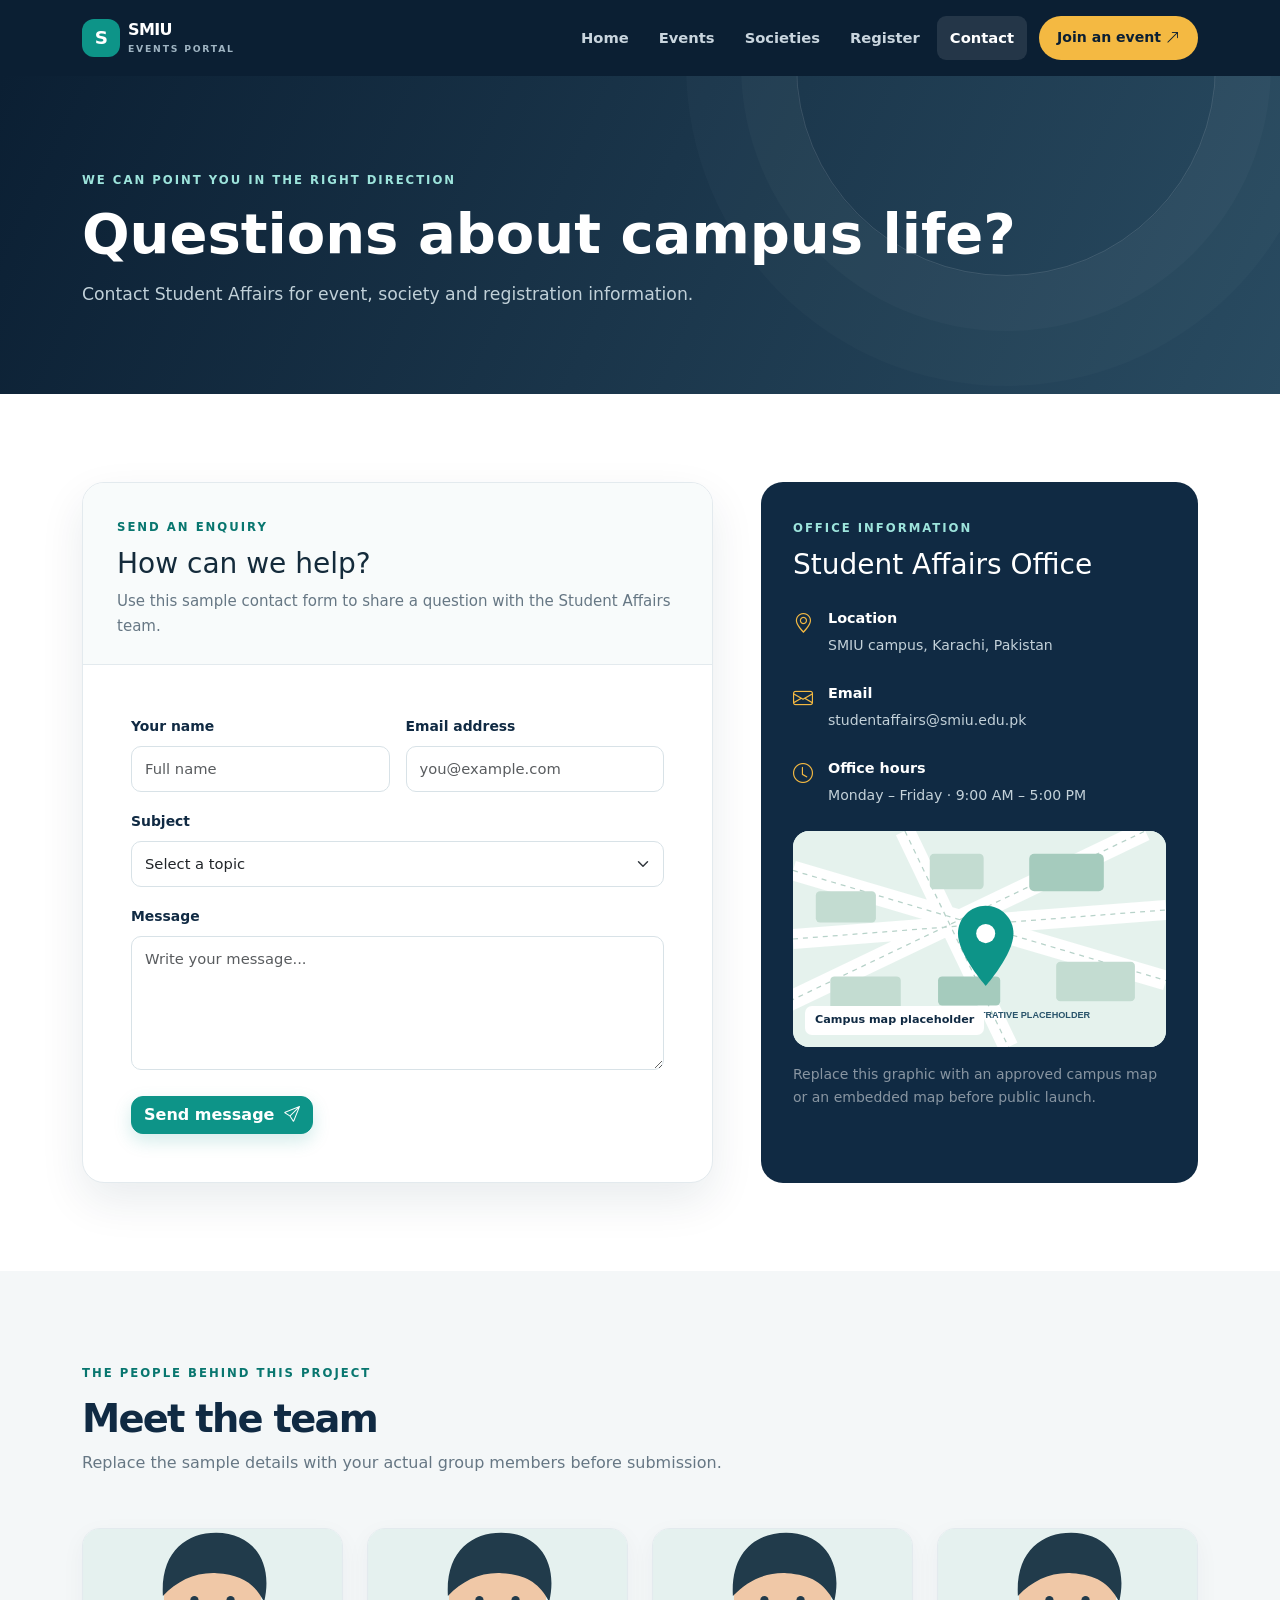
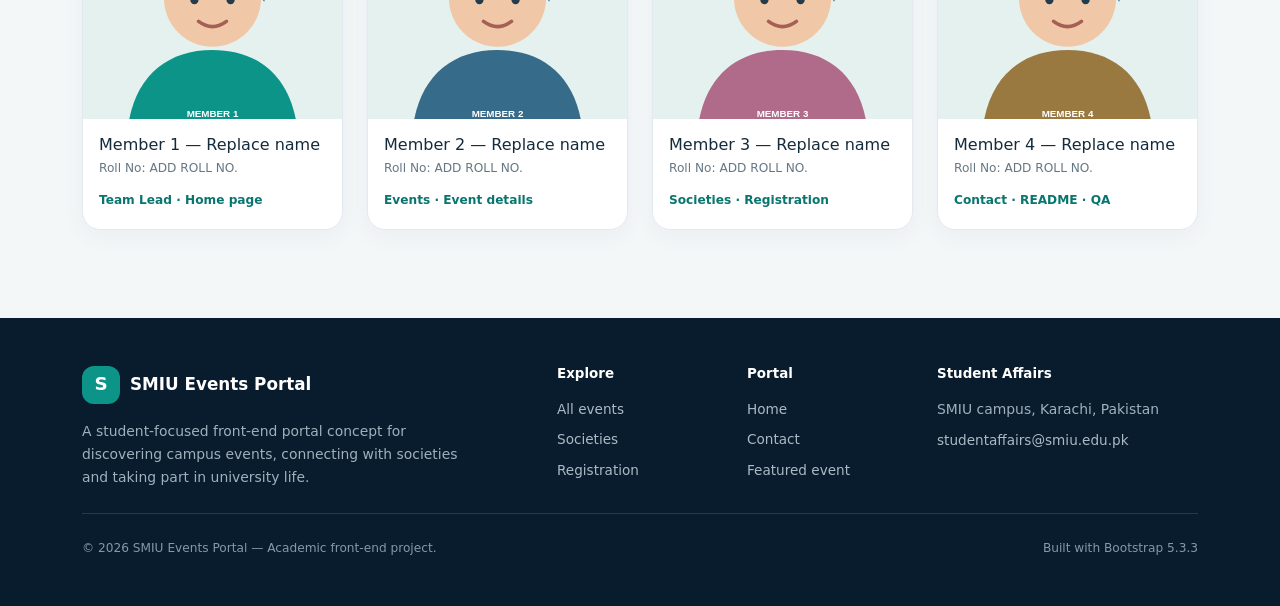
==== contact.html @ 7522c199 "Build contact page and contact form Build contact page and contact form" ====
<!doctype html>
<html lang="en">
<head>
  <meta charset="utf-8">
  <meta name="viewport" content="width=device-width, initial-scale=1">
  <meta name="description" content="Contact the SMIU Student Affairs Office and view the student project team.">
  <meta name="theme-color" content="#102a43">
  <title>Contact Student Affairs | SMIU Events Portal</title>
  <link rel="preconnect" href="https://cdn.jsdelivr.net" crossorigin>
  <link href="https://cdn.jsdelivr.net/npm/bootstrap@5.3.3/dist/css/bootstrap.min.css" rel="stylesheet" integrity="sha384-QWTKZyjpPEjISv5WaRU9OFeRpok6YctnYmDr5pNlyT2bRjXh0JMhjY6hW+ALEwIH" crossorigin="anonymous">
  <link href="https://cdn.jsdelivr.net/npm/bootstrap-icons@1.11.3/font/bootstrap-icons.min.css" rel="stylesheet">
  <link href="css/style.css" rel="stylesheet">
</head>
<body>
<header>
  <nav class="navbar navbar-expand-lg navbar-dark portal-navbar">
    <div class="container">
      <a class="navbar-brand d-flex align-items-center gap-2" href="index.html" aria-label="SMIU Events Portal home">
        <span class="brand-mark">S</span>
        <span class="brand-copy">SMIU <span>EVENTS PORTAL</span></span>
      </a>
      <button class="navbar-toggler" type="button" data-bs-toggle="collapse" data-bs-target="#mainNavigation" aria-controls="mainNavigation" aria-expanded="false" aria-label="Toggle navigation">
        <span class="navbar-toggler-icon"></span>
      </button>
      <div class="collapse navbar-collapse" id="mainNavigation">
        <ul class="navbar-nav ms-auto align-items-lg-center gap-lg-1">
          <li class="nav-item"><a class="nav-link" href="index.html">Home</a></li>
          <li class="nav-item"><a class="nav-link" href="events.html">Events</a></li>
          <li class="nav-item"><a class="nav-link" href="societies.html">Societies</a></li>
          <li class="nav-item"><a class="nav-link" href="register.html">Register</a></li>
          <li class="nav-item"><a class="nav-link active" href="contact.html" aria-current="page">Contact</a></li>
          <li class="nav-item ms-lg-2"><a class="btn btn-nav-cta" href="register.html">Join an event <i class="bi bi-arrow-up-right" aria-hidden="true"></i></a></li>
        </ul>
      </div>
    </div>
  </nav>
</header>
<main>
<section class="page-hero page-hero-contact"><div class="container"><span class="eyebrow eyebrow-light">We can point you in the right direction</span><h1 class="display-4 fw-bold text-white mt-2">Questions about campus life?</h1><p class="page-hero-copy">Contact Student Affairs for event, society and registration information.</p></div></section>
<section class="section-pad"><div class="container"><div class="row g-5"><div class="col-lg-7"><div class="form-shell"><div class="form-shell-heading"><span class="eyebrow">Send an enquiry</span><h2 class="h3 mt-2">How can we help?</h2><p class="body-copy mb-0">Use this sample contact form to share a question with the Student Affairs team.</p></div><form class="p-4 p-lg-5" data-demo-form><div class="row g-3"><div class="col-md-6"><label for="contactName" class="form-label">Your name</label><input class="form-control" id="contactName" name="name" type="text" placeholder="Full name" required></div><div class="col-md-6"><label for="contactEmail" class="form-label">Email address</label><input class="form-control" id="contactEmail" name="email" type="email" placeholder="you@example.com" required></div><div class="col-12"><label for="contactSubject" class="form-label">Subject</label><select class="form-select" id="contactSubject" name="subject" required><option value="" selected disabled>Select a topic</option><option>Event information</option><option>Society membership</option><option>Registration support</option><option>Other enquiry</option></select></div><div class="col-12"><label for="contactMessage" class="form-label">Message</label><textarea class="form-control" id="contactMessage" name="message" rows="5" placeholder="Write your message..." required></textarea></div><div class="col-12"><div class="form-feedback" aria-live="polite"></div><button type="submit" class="btn btn-primary">Send message <i class="bi bi-send ms-1" aria-hidden="true"></i></button></div></div></form></div></div>
<div class="col-lg-5"><div class="contact-info-panel"><span class="eyebrow eyebrow-light">Office information</span><h2 class="h3 text-white mt-2">Student Affairs Office</h2><div class="contact-detail"><i class="bi bi-geo-alt" aria-hidden="true"></i><div><strong>Location</strong><span>SMIU campus, Karachi, Pakistan</span></div></div><div class="contact-detail"><i class="bi bi-envelope" aria-hidden="true"></i><div><strong>Email</strong><a href="mailto:studentaffairs@smiu.edu.pk">studentaffairs@smiu.edu.pk</a></div></div><div class="contact-detail"><i class="bi bi-clock" aria-hidden="true"></i><div><strong>Office hours</strong><span>Monday – Friday · 9:00 AM – 5:00 PM</span></div></div><div class="map-placeholder mt-4"><img src="images/campus-map.svg" alt="Illustrated map placeholder showing a route marker for the SMIU campus"><span>Campus map placeholder</span></div><p class="small text-white-50 mt-3 mb-0">Replace this graphic with an approved campus map or an embedded map before public launch.</p></div></div></div></div></section>
<section class="section-pad bg-soft"><div class="container"><div class="section-heading"><span class="eyebrow">The people behind this project</span><h2 class="section-title">Meet the team</h2><p class="section-subtitle">Replace the sample details with your actual group members before submission.</p></div><div class="row g-4 mt-2">
<div class="col-sm-6 col-lg-3"><article class="team-card h-100"><img src="images/team-1.svg" alt="Illustrated profile placeholder for group member one"><div class="p-3"><h3 class="h6 mb-1">Member 1 — Replace name</h3><p class="team-roll mb-2">Roll No: ADD ROLL NO.</p><span class="team-role">Team Lead · Home page</span></div></article></div>
<div class="col-sm-6 col-lg-3"><article class="team-card h-100"><img src="images/team-2.svg" alt="Illustrated profile placeholder for group member two"><div class="p-3"><h3 class="h6 mb-1">Member 2 — Replace name</h3><p class="team-roll mb-2">Roll No: ADD ROLL NO.</p><span class="team-role">Events · Event details</span></div></article></div>
<div class="col-sm-6 col-lg-3"><article class="team-card h-100"><img src="images/team-3.svg" alt="Illustrated profile placeholder for group member three"><div class="p-3"><h3 class="h6 mb-1">Member 3 — Replace name</h3><p class="team-roll mb-2">Roll No: ADD ROLL NO.</p><span class="team-role">Societies · Registration</span></div></article></div>
<div class="col-sm-6 col-lg-3"><article class="team-card h-100"><img src="images/team-4.svg" alt="Illustrated profile placeholder for group member four"><div class="p-3"><h3 class="h6 mb-1">Member 4 — Replace name</h3><p class="team-roll mb-2">Roll No: ADD ROLL NO.</p><span class="team-role">Contact · README · QA</span></div></article></div>
</div></div></section>
</main>
<footer class="portal-footer">
  <div class="container py-5">
    <div class="row g-4 align-items-start">
      <div class="col-lg-5">
        <a class="footer-brand" href="index.html"><span class="brand-mark">S</span> SMIU Events Portal</a>
        <p class="footer-copy mt-3 mb-0">A student-focused front-end portal concept for discovering campus events, connecting with societies and taking part in university life.</p>
      </div>
      <div class="col-6 col-lg-2">
        <h2 class="footer-heading">Explore</h2>
        <a href="events.html">All events</a>
        <a href="societies.html">Societies</a>
        <a href="register.html">Registration</a>
      </div>
      <div class="col-6 col-lg-2">
        <h2 class="footer-heading">Portal</h2>
        <a href="index.html">Home</a>
        <a href="contact.html">Contact</a>
        <a href="event-details.html">Featured event</a>
      </div>
      <div class="col-lg-3">
        <h2 class="footer-heading">Student Affairs</h2>
        <p class="footer-copy mb-2">SMIU campus, Karachi, Pakistan</p>
        <a href="mailto:studentaffairs@smiu.edu.pk">studentaffairs@smiu.edu.pk</a>
      </div>
    </div>
    <div class="footer-bottom mt-4 pt-4 d-flex flex-column flex-md-row justify-content-between gap-2">
      <span>© <span data-current-year>2026</span> SMIU Events Portal — Academic front-end project.</span>
      <span>Built with Bootstrap 5.3.3</span>
    </div>
  </div>
</footer>
<script src="https://cdn.jsdelivr.net/npm/bootstrap@5.3.3/dist/js/bootstrap.bundle.min.js" integrity="sha384-YvpcrYf0tY3lHB60NNkmXc5s9fDVZLESaAA55NDzOxhy9GkcIdslK1eN7N6jIeHz" crossorigin="anonymous"></script>
<script src="js/main.js"></script>
</body>
</html>
---- css/style.css ----
/* =========================================================
   SMIU Events Portal — custom theme and page components
   Bootstrap 5.3.3 is loaded before this file on every page.
   ========================================================= */

:root {
  --ink: #142b3b;
  --navy: #102a43;
  --navy-deep: #0b1f33;
  --teal: #0d9488;
  --teal-dark: #08766f;
  --teal-soft: #dff5f1;
  --gold: #f4b942;
  --paper: #ffffff;
  --surface: #f4f7f8;
  --muted: #667784;
  --border: #e3eaee;
  --shadow: 0 18px 45px rgba(16, 42, 67, .09);
  --radius-lg: 22px;
}

html { scroll-behavior: smooth; }
body { color: var(--ink); background: var(--paper); font-family: Inter, ui-sans-serif, system-ui, -apple-system, BlinkMacSystemFont, "Segoe UI", sans-serif; line-height: 1.65; }
a { text-decoration: none; }
img { max-width: 100%; }
.bg-soft { background: var(--surface); }
.bg-navy { background: var(--navy); }
.section-pad { padding: 88px 0; }
.section-intro { max-width: 650px; }

/* Navbar shared by all six pages */
.portal-navbar { background: var(--navy-deep); padding: 14px 0; box-shadow: 0 5px 24px rgba(3, 17, 30, .12); }
.navbar-brand { color: #fff; font-weight: 800; letter-spacing: -.03em; }
.brand-mark { width: 38px; height: 38px; display: inline-grid; place-items: center; border-radius: 12px; background: var(--teal); color: #fff; font-weight: 900; font-size: 1.15rem; }
.brand-copy { display: flex; flex-direction: column; font-size: 1rem; line-height: 1.05; }
.brand-copy span { color: #9fb4c2; font-size: .58rem; letter-spacing: .19em; margin-top: 5px; }
.portal-navbar .nav-link { color: #c9d5de; padding: 10px 13px !important; font-size: .92rem; font-weight: 600; border-radius: 9px; transition: color .2s ease, background .2s ease; }
.portal-navbar .nav-link:hover, .portal-navbar .nav-link.active { color: #fff; background: rgba(255,255,255,.1); }
.btn-nav-cta { background: var(--gold); color: var(--navy-deep); border-radius: 999px; padding: 10px 17px; font-size: .88rem; font-weight: 800; }
.btn-nav-cta:hover { background: #ffd16c; color: var(--navy-deep); transform: translateY(-1px); }
.navbar-toggler { border-color: rgba(255,255,255,.3); }

/* Buttons, labels and headings */
.btn-primary { --bs-btn-bg: var(--teal); --bs-btn-border-color: var(--teal); --bs-btn-hover-bg: var(--teal-dark); --bs-btn-hover-border-color: var(--teal-dark); --bs-btn-active-bg: var(--teal-dark); --bs-btn-active-border-color: var(--teal-dark); --bs-btn-color: #fff; --bs-btn-font-weight: 700; --bs-btn-border-radius: 12px; box-shadow: 0 7px 18px rgba(13,148,136,.18); }
.btn-outline-primary { --bs-btn-color: var(--teal-dark); --bs-btn-border-color: #a4d8d3; --bs-btn-hover-bg: var(--teal); --bs-btn-hover-border-color: var(--teal); --bs-btn-hover-color: #fff; --bs-btn-border-radius: 11px; --bs-btn-font-weight: 700; }
.btn-lg { --bs-btn-padding-y: .78rem; --bs-btn-padding-x: 1.25rem; --bs-btn-font-size: .98rem; }
.eyebrow { color: var(--teal-dark); font-size: .73rem; letter-spacing: .17em; text-transform: uppercase; font-weight: 800; display: inline-flex; align-items: center; gap: 9px; }
.eyebrow-light { color: #9de4dc; }
.eyebrow-dot, .live-dot { width: 8px; height: 8px; background: var(--gold); border-radius: 50%; display: inline-block; }
.section-title { color: var(--navy); font-size: clamp(2rem, 3vw, 2.75rem); letter-spacing: -.045em; font-weight: 800; margin: 10px 0 8px; }
.section-title.text-white { color: #fff; }
.section-subtitle { color: var(--muted); max-width: 650px; margin: 0; }
.section-heading { margin-bottom: 28px; }
.text-link { color: var(--teal-dark); font-weight: 800; display: inline-flex; align-items: center; gap: 8px; }
.text-link:hover { color: var(--navy); gap: 12px; }
.card-copy, .body-copy { color: var(--muted); font-size: .94rem; }
.content-lead { color: #405665; font-size: 1.15rem; line-height: 1.8; }

/* Home hero and feature carousel */
.home-hero { position: relative; overflow: hidden; background: radial-gradient(circle at 82% 25%, rgba(13,148,136,.42), transparent 30%), linear-gradient(120deg, #0b1f33 0%, #123f54 58%, #0a6d68 100%); }
.home-hero::before { content: ""; position: absolute; width: 620px; height: 620px; border: 1px solid rgba(255,255,255,.10); border-radius: 50%; right: -170px; top: -260px; box-shadow: 0 0 0 65px rgba(255,255,255,.025), 0 0 0 130px rgba(255,255,255,.02); }
.hero-content { z-index: 1; }
.min-vh-hero { min-height: 650px; padding-top: 65px; padding-bottom: 65px; }
.hero-lead { color: #c5d6df; font-size: 1.14rem; max-width: 520px; }
.text-highlight { color: var(--gold); }
.hero-proof { display: flex; gap: 34px; }
.hero-proof div { display: flex; flex-direction: column; }
.hero-proof strong { font-size: 1.3rem; color: var(--gold); }
.hero-proof span { color: #a9bec9; font-size: .78rem; }
.hero-side-card { padding: 18px; border: 1px solid rgba(255,255,255,.18); border-radius: 25px; background: rgba(8,28,44,.52); box-shadow: 0 25px 80px rgba(0,0,0,.2); backdrop-filter: blur(10px); transform: rotate(1deg); }
.hero-side-top { color: #b9cbd4; display: flex; align-items: center; gap: 9px; font-size: .65rem; font-weight: 800; letter-spacing: .12em; margin-bottom: 14px; }
.hero-side-card img { width: 100%; height: 235px; object-fit: cover; background: #153e52; }
.small-label { color: #91aab8; font-size: .62rem; letter-spacing: .13em; font-weight: 800; }
.round-arrow { display: grid; place-items: center; width: 42px; height: 42px; color: var(--navy); background: var(--gold); border-radius: 50%; font-size: 1.2rem; }
.featured-carousel { box-shadow: var(--shadow); }
.feature-slide { min-height: 360px; position: relative; background: #173c50; display: flex; align-items: center; overflow: hidden; }
.feature-slide::after { content: ""; position: absolute; inset: 0; background: linear-gradient(90deg, rgba(7,25,40,.94) 0%, rgba(7,25,40,.76) 48%, rgba(7,25,40,.15) 100%); }
.feature-slide > img { position: absolute; right: 0; top: 0; height: 100%; width: 65%; object-fit: cover; opacity: .9; }
.feature-slide-content { position: relative; z-index: 1; width: min(540px, 70%); padding: 54px 65px; color: #fff; }
.feature-slide-content h3 { font-size: clamp(2rem, 4vw, 3rem); font-weight: 800; letter-spacing: -.04em; }
.feature-slide-content p:not(.slide-date) { color: #d2dfe5; max-width: 440px; }
.slide-date { color: var(--gold); font-size: .74rem; letter-spacing: .12em; font-weight: 800; }
.carousel-indicators { z-index: 3; margin-bottom: 18px; justify-content: flex-start; padding-left: 65px; }
.carousel-indicators [data-bs-target] { width: 25px; height: 4px; border: 0; border-radius: 10px; }

/* Reusable event and society cards */
.event-card, .society-card, .team-card { background: #fff; border: 1px solid var(--border); border-radius: 18px; overflow: hidden; box-shadow: 0 7px 25px rgba(16,42,67,.045); transition: transform .25s ease, box-shadow .25s ease; }
.event-card:hover, .society-card:hover, .team-card:hover { transform: translateY(-6px); box-shadow: var(--shadow); }
.event-image-wrap { height: 190px; background: #e3f1ef; position: relative; overflow: hidden; }
.event-image-wrap img { width: 100%; height: 100%; object-fit: cover; transition: transform .45s ease; }
.event-card:hover .event-image-wrap img { transform: scale(1.05); }
.date-tile { position: absolute; left: 15px; top: 15px; display: flex; flex-direction: column; align-items: center; justify-content: center; background: #fff; color: var(--navy); width: 54px; height: 60px; border-radius: 12px; box-shadow: 0 6px 18px rgba(0,0,0,.12); }
.date-tile strong { font-size: 1.35rem; line-height: 1.1; }
.date-tile small { color: var(--teal-dark); font-size: .65rem; font-weight: 900; letter-spacing: .08em; }
.category-badge, .table-category { display: inline-flex; align-items: center; width: fit-content; padding: 5px 10px; border-radius: 999px; color: #08766f; background: var(--teal-soft); font-size: .69rem; font-weight: 800; letter-spacing: .03em; }
.why-card { padding: 30px; border: 1px solid rgba(255,255,255,.14); border-radius: 18px; background: rgba(255,255,255,.055); }
.why-icon { width: 52px; height: 52px; display: grid; place-items: center; color: var(--navy); background: var(--gold); border-radius: 15px; font-size: 1.4rem; margin-bottom: 22px; }
.why-card h3 { color: #fff; font-size: 1.16rem; font-weight: 800; }
.why-card p { color: #aebfc9; margin: 0; font-size: .92rem; }

/* Interior page hero banners */
.page-hero { padding: 90px 0 86px; background: var(--navy); position: relative; overflow: hidden; }
.page-hero::after { content: ""; position: absolute; width: 420px; height: 420px; border-radius: 50%; right: 5%; top: -220px; border: 1px solid rgba(255,255,255,.13); box-shadow: 0 0 0 55px rgba(255,255,255,.025), 0 0 0 110px rgba(255,255,255,.02); }
.page-hero .container { position: relative; z-index: 1; }
.page-hero-copy { color: #c0d0d8; max-width: 620px; font-size: 1.08rem; margin: 12px 0 0; }
.page-hero-events { background: linear-gradient(115deg, #0b1f33, #155d67); }
.page-hero-societies { background: linear-gradient(115deg, #0b1f33, #24445c); }
.page-hero-register { background: linear-gradient(115deg, #0b1f33, #0d766f); }
.page-hero-contact { background: linear-gradient(115deg, #0b1f33, #294b61); }
.hero-stat-row { display: flex; flex-wrap: wrap; gap: 28px; margin-top: 28px; color: #b7c8d1; font-size: .84rem; }
.hero-stat-row strong { color: var(--gold); font-size: 1.1rem; margin-right: 6px; }

/* Events schedule table */
.schedule-table-wrap { background: #fff; border: 1px solid var(--border); border-radius: 18px; overflow: hidden; box-shadow: 0 8px 25px rgba(16,42,67,.05); }
.schedule-table-wrap .table { --bs-table-striped-bg: #f3f8f8; --bs-table-hover-bg: #e9f5f3; min-width: 720px; }
.schedule-table-wrap thead th { color: #fff; background: var(--navy); padding: 16px; border: 0; font-size: .82rem; }
.schedule-table-wrap tbody td { padding: 15px 16px; color: #445966; font-size: .88rem; }

/* Event details, accordions and modal */
.detail-banner { min-height: 460px; position: relative; display: flex; align-items: center; overflow: hidden; background: var(--navy); }
.detail-banner > img { position: absolute; inset: 0; width: 100%; height: 100%; object-fit: cover; opacity: .75; }
.detail-banner-shade { position: absolute; inset: 0; background: linear-gradient(90deg, rgba(8,28,44,.96), rgba(8,28,44,.58) 63%, rgba(8,28,44,.15)); }
.detail-banner-content { position: relative; z-index: 1; padding-top: 70px; padding-bottom: 70px; }
.event-info-card { position: sticky; top: 25px; padding: 30px; border-radius: 22px; border: 1px solid var(--border); box-shadow: var(--shadow); background: #fff; }
.info-row { display: flex; gap: 14px; padding: 15px 0; border-bottom: 1px solid var(--border); align-items: center; }
.info-icon { width: 42px; height: 42px; flex: 0 0 42px; display: grid; place-items: center; color: var(--teal-dark); background: var(--teal-soft); border-radius: 12px; font-size: 1.1rem; }
.info-row div { display: flex; flex-direction: column; }
.info-row small { color: var(--muted); font-size: .76rem; }
.info-row strong { color: var(--navy); font-size: .92rem; }
.event-accordion .accordion-item { border: 1px solid var(--border); margin-bottom: 10px; border-radius: 12px !important; overflow: hidden; }
.event-accordion .accordion-button { color: var(--navy); font-weight: 800; box-shadow: none; }
.event-accordion .accordion-button:not(.collapsed) { color: var(--teal-dark); background: #eff9f7; }
.timeline-list { list-style: none; padding: 0; margin: 0; }
.timeline-list li { display: flex; gap: 20px; padding: 9px 0; border-bottom: 1px dashed var(--border); }
.timeline-list li:last-child { border-bottom: 0; }
.timeline-list strong { color: var(--teal-dark); min-width: 105px; }
.modal-content { border: 0; border-radius: 20px; overflow: hidden; }
.modal-header, .modal-footer { padding: 20px 25px; border-color: var(--border); }
.modal-body { padding: 20px 25px; }

/* Societies */
.portal-alert { border: 0; border-radius: 14px; background: #e6f5f7; color: #28536a; padding: 18px 22px; }
.society-image { height: 190px; background: #e8f3f1; position: relative; overflow: hidden; }
.society-image img { width: 100%; height: 100%; object-fit: cover; }
.society-type { position: absolute; bottom: 14px; left: 14px; border-radius: 999px; padding: 5px 11px; background: rgba(11,31,51,.86); color: white; font-size: .7rem; font-weight: 800; }
.member-badge { display: inline-flex; gap: 6px; align-items: center; color: var(--teal-dark); background: var(--teal-soft); border-radius: 999px; padding: 6px 10px; font-size: .72rem; font-weight: 800; }
.join-banner { padding: 38px 42px; border-radius: 22px; background: linear-gradient(110deg, #102a43, #0d766f); display: flex; align-items: center; justify-content: space-between; gap: 25px; }
.join-banner h2 { font-weight: 800; letter-spacing: -.03em; }

/* Registration and contact forms */
.form-shell { border: 1px solid var(--border); border-radius: 22px; background: #fff; box-shadow: var(--shadow); overflow: hidden; }
.form-shell-heading { padding: 30px 34px 25px; background: #f8fbfb; border-bottom: 1px solid var(--border); }
.form-label { color: var(--navy); font-size: .87rem; font-weight: 750; }
.form-control, .form-select { border-color: #d8e2e7; border-radius: 10px; padding: 11px 13px; font-size: .92rem; }
.form-control:focus, .form-select:focus { border-color: #60b9b0; box-shadow: 0 0 0 .22rem rgba(13,148,136,.12); }
.form-check-input:checked { background-color: var(--teal); border-color: var(--teal); }
.required-mark { color: #c44b40; }
.form-feedback { color: #08766f; font-size: .9rem; font-weight: 700; margin-bottom: 10px; }
.contact-info-panel { height: 100%; background: var(--navy); border-radius: 22px; padding: 32px; }
.contact-detail { display: flex; gap: 15px; margin-top: 25px; color: #fff; }
.contact-detail > i { color: var(--gold); font-size: 1.25rem; }
.contact-detail div { display: flex; flex-direction: column; gap: 3px; }
.contact-detail strong { font-size: .9rem; }
.contact-detail span, .contact-detail a { color: #c3d1d9; font-size: .88rem; }
.map-placeholder { position: relative; overflow: hidden; border-radius: 16px; background: #d8eeeb; }
.map-placeholder img { width: 100%; display: block; }
.map-placeholder span { position: absolute; bottom: 12px; left: 12px; background: #fff; color: var(--navy); border-radius: 7px; padding: 5px 10px; font-size: .7rem; font-weight: 800; }
.team-card img { width: 100%; height: 190px; object-fit: cover; background: #e4f0ef; }
.team-roll { color: var(--muted); font-size: .76rem; }
.team-role { color: var(--teal-dark); font-size: .76rem; font-weight: 800; }

/* Shared footer */
.portal-footer { background: #091c2d; color: #fff; }
.footer-brand { display: inline-flex; align-items: center; gap: 10px; color: #fff; font-weight: 800; font-size: 1.05rem; }
.footer-copy { color: #9eb1bd; font-size: .87rem; max-width: 380px; }
.footer-heading { color: #fff; font-size: .84rem; font-weight: 800; margin-bottom: 16px; }
.portal-footer a:not(.footer-brand) { display: block; color: #a9bbc5; font-size: .85rem; margin: 8px 0; }
.portal-footer a:hover { color: var(--gold); }
.footer-bottom { border-top: 1px solid rgba(255,255,255,.12); color: #8299a8; font-size: .76rem; }

/* Responsive behavior: phone, tablet and desktop */
@media (max-width: 991.98px) {
  .section-pad { padding: 70px 0; }
  .min-vh-hero { min-height: auto; padding-top: 86px; padding-bottom: 86px; }
  .portal-navbar .navbar-nav { padding-top: 14px; align-items: stretch !important; }
  .portal-navbar .nav-link { padding-left: 12px !important; }
  .btn-nav-cta { display: inline-block; margin: 8px 0 5px; text-align: center; }
  .event-info-card { position: static; }
}
@media (max-width: 767.98px) {
  .section-pad { padding: 58px 0; }
  .page-hero { padding: 68px 0 64px; }
  .min-vh-hero { padding-top: 72px; padding-bottom: 72px; }
  .hero-proof { gap: 22px; }
  .feature-slide { min-height: 440px; align-items: flex-end; }
  .feature-slide > img { width: 100%; opacity: .55; }
  .feature-slide::after { background: linear-gradient(0deg, rgba(7,25,40,.96), rgba(7,25,40,.38)); }
  .feature-slide-content { width: 100%; padding: 35px 28px 65px; }
  .carousel-indicators { padding-left: 28px; }
  .detail-banner { min-height: 390px; }
  .detail-banner-shade { background: linear-gradient(0deg, rgba(8,28,44,.94), rgba(8,28,44,.28)); }
  .join-banner { padding: 30px; flex-direction: column; align-items: flex-start; }
  .form-shell-heading { padding: 25px 24px 20px; }
  .contact-info-panel { padding: 26px; }
  .hero-stat-row { gap: 14px 22px; }
}
@media (max-width: 420px) {
  .section-pad { padding: 48px 0; }
  .home-hero .display-3 { font-size: 2.7rem; }
  .hero-proof { gap: 15px; }
  .hero-proof strong { font-size: 1.1rem; }
  .hero-proof span { font-size: .7rem; }
  .feature-slide-content { padding-left: 22px; padding-right: 22px; }
  .form-shell form { padding: 22px !important; }
}
@media (prefers-reduced-motion: reduce) {
  *, *::before, *::after { scroll-behavior: auto !important; transition-duration: .01ms !important; animation-duration: .01ms !important; animation-iteration-count: 1 !important; }
}
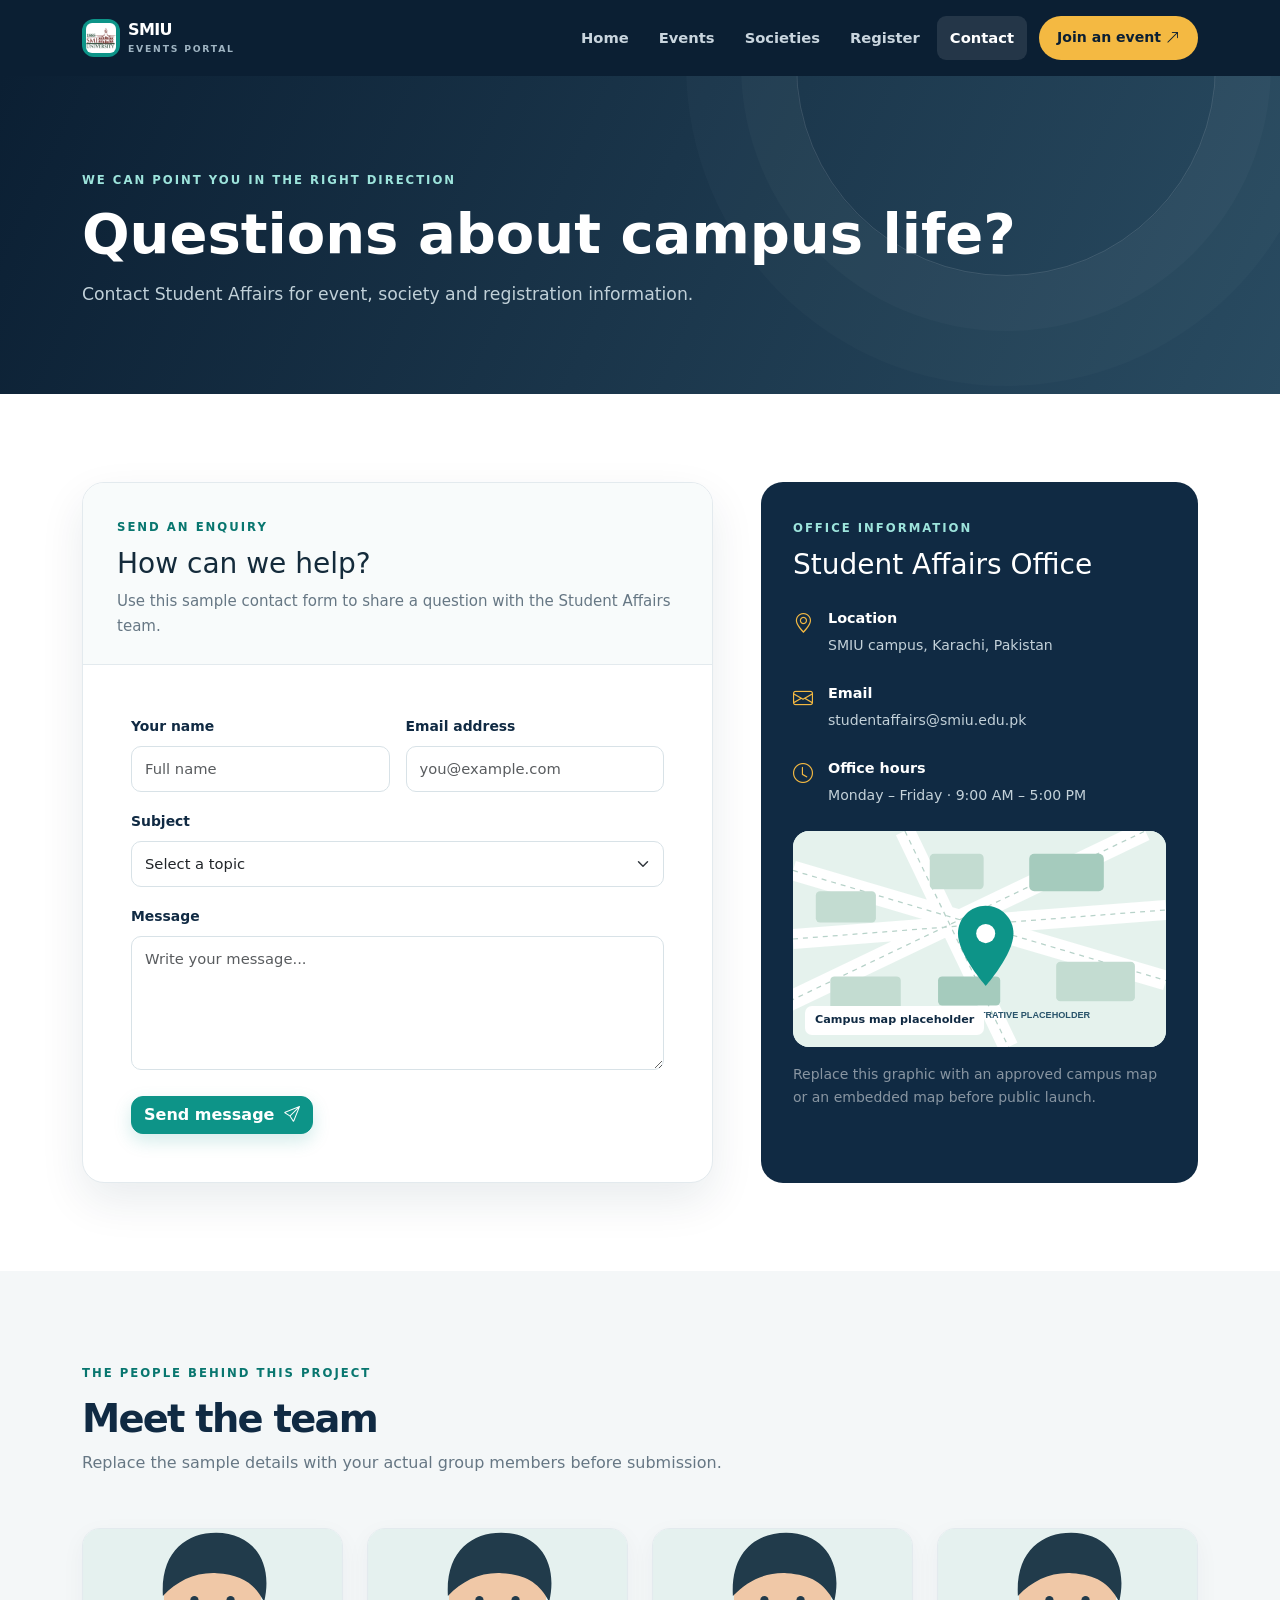
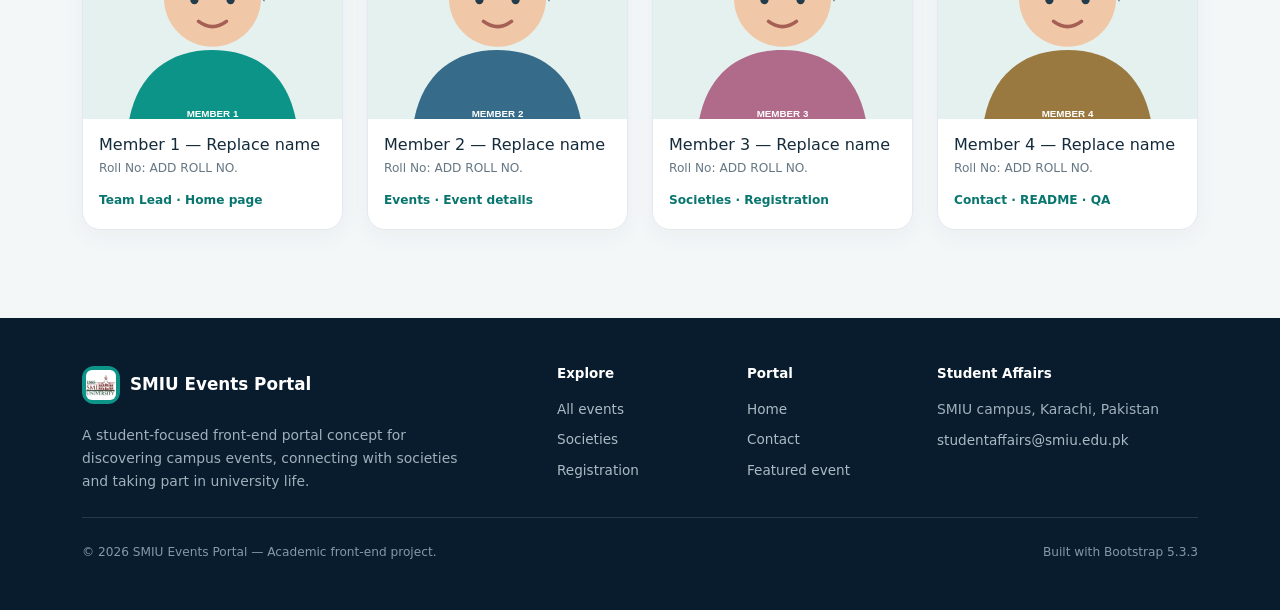
==== commit d8fd41e1: "fix logo in contact file" ====
--- a/contact.html
+++ b/contact.html
@@ -1,83 +1,351 @@
 <!doctype html>
 <html lang="en">
-<head>
-  <meta charset="utf-8">
-  <meta name="viewport" content="width=device-width, initial-scale=1">
-  <meta name="description" content="Contact the SMIU Student Affairs Office and view the student project team.">
-  <meta name="theme-color" content="#102a43">
-  <title>Contact Student Affairs | SMIU Events Portal</title>
-  <link rel="preconnect" href="https://cdn.jsdelivr.net" crossorigin>
-  <link href="https://cdn.jsdelivr.net/npm/bootstrap@5.3.3/dist/css/bootstrap.min.css" rel="stylesheet" integrity="sha384-QWTKZyjpPEjISv5WaRU9OFeRpok6YctnYmDr5pNlyT2bRjXh0JMhjY6hW+ALEwIH" crossorigin="anonymous">
-  <link href="https://cdn.jsdelivr.net/npm/bootstrap-icons@1.11.3/font/bootstrap-icons.min.css" rel="stylesheet">
-  <link href="css/style.css" rel="stylesheet">
-</head>
-<body>
-<header>
-  <nav class="navbar navbar-expand-lg navbar-dark portal-navbar">
-    <div class="container">
-      <a class="navbar-brand d-flex align-items-center gap-2" href="index.html" aria-label="SMIU Events Portal home">
-        <span class="brand-mark">S</span>
-        <span class="brand-copy">SMIU <span>EVENTS PORTAL</span></span>
-      </a>
-      <button class="navbar-toggler" type="button" data-bs-toggle="collapse" data-bs-target="#mainNavigation" aria-controls="mainNavigation" aria-expanded="false" aria-label="Toggle navigation">
-        <span class="navbar-toggler-icon"></span>
-      </button>
-      <div class="collapse navbar-collapse" id="mainNavigation">
-        <ul class="navbar-nav ms-auto align-items-lg-center gap-lg-1">
-          <li class="nav-item"><a class="nav-link" href="index.html">Home</a></li>
-          <li class="nav-item"><a class="nav-link" href="events.html">Events</a></li>
-          <li class="nav-item"><a class="nav-link" href="societies.html">Societies</a></li>
-          <li class="nav-item"><a class="nav-link" href="register.html">Register</a></li>
-          <li class="nav-item"><a class="nav-link active" href="contact.html" aria-current="page">Contact</a></li>
-          <li class="nav-item ms-lg-2"><a class="btn btn-nav-cta" href="register.html">Join an event <i class="bi bi-arrow-up-right" aria-hidden="true"></i></a></li>
-        </ul>
+  <head>
+    <meta charset="utf-8" />
+    <meta name="viewport" content="width=device-width, initial-scale=1" />
+    <meta
+      name="description"
+      content="Contact the SMIU Student Affairs Office and view the student project team."
+    />
+    <meta name="theme-color" content="#102a43" />
+    <title>Contact Student Affairs | SMIU Events Portal</title>
+    <link rel="preconnect" href="https://cdn.jsdelivr.net" crossorigin />
+    <link
+      href="https://cdn.jsdelivr.net/npm/bootstrap@5.3.3/dist/css/bootstrap.min.css"
+      rel="stylesheet"
+      integrity="sha384-QWTKZyjpPEjISv5WaRU9OFeRpok6YctnYmDr5pNlyT2bRjXh0JMhjY6hW+ALEwIH"
+      crossorigin="anonymous"
+    />
+    <link
+      href="https://cdn.jsdelivr.net/npm/bootstrap-icons@1.11.3/font/bootstrap-icons.min.css"
+      rel="stylesheet"
+    />
+    <link href="css/style.css" rel="stylesheet" />
+  </head>
+  <body>
+    <header>
+      <nav class="navbar navbar-expand-lg navbar-dark portal-navbar">
+        <div class="container">
+          <a
+            class="navbar-brand d-flex align-items-center gap-2"
+            href="index.html"
+            aria-label="SMIU Events Portal home"
+          >
+            <span class="brand-mark"
+              ><img
+                class="rounded"
+                src="./images/smiuLogo.png"
+                alt="SMIU logo"
+                width="30"
+                height="30"
+            /></span>
+            <span class="brand-copy">SMIU <span>EVENTS PORTAL</span></span>
+          </a>
+          <button
+            class="navbar-toggler"
+            type="button"
+            data-bs-toggle="collapse"
+            data-bs-target="#mainNavigation"
+            aria-controls="mainNavigation"
+            aria-expanded="false"
+            aria-label="Toggle navigation"
+          >
+            <span class="navbar-toggler-icon"></span>
+          </button>
+          <div class="collapse navbar-collapse" id="mainNavigation">
+            <ul class="navbar-nav ms-auto align-items-lg-center gap-lg-1">
+              <li class="nav-item">
+                <a class="nav-link" href="index.html">Home</a>
+              </li>
+              <li class="nav-item">
+                <a class="nav-link" href="events.html">Events</a>
+              </li>
+              <li class="nav-item">
+                <a class="nav-link" href="societies.html">Societies</a>
+              </li>
+              <li class="nav-item">
+                <a class="nav-link" href="register.html">Register</a>
+              </li>
+              <li class="nav-item">
+                <a
+                  class="nav-link active"
+                  href="contact.html"
+                  aria-current="page"
+                  >Contact</a
+                >
+              </li>
+              <li class="nav-item ms-lg-2">
+                <a class="btn btn-nav-cta" href="register.html"
+                  >Join an event
+                  <i class="bi bi-arrow-up-right" aria-hidden="true"></i
+                ></a>
+              </li>
+            </ul>
+          </div>
+        </div>
+      </nav>
+    </header>
+    <main>
+      <section class="page-hero page-hero-contact">
+        <div class="container">
+          <span class="eyebrow eyebrow-light"
+            >We can point you in the right direction</span
+          >
+          <h1 class="display-4 fw-bold text-white mt-2">
+            Questions about campus life?
+          </h1>
+          <p class="page-hero-copy">
+            Contact Student Affairs for event, society and registration
+            information.
+          </p>
+        </div>
+      </section>
+      <section class="section-pad">
+        <div class="container">
+          <div class="row g-5">
+            <div class="col-lg-7">
+              <div class="form-shell">
+                <div class="form-shell-heading">
+                  <span class="eyebrow">Send an enquiry</span>
+                  <h2 class="h3 mt-2">How can we help?</h2>
+                  <p class="body-copy mb-0">
+                    Use this sample contact form to share a question with the
+                    Student Affairs team.
+                  </p>
+                </div>
+                <form class="p-4 p-lg-5" data-demo-form>
+                  <div class="row g-3">
+                    <div class="col-md-6">
+                      <label for="contactName" class="form-label"
+                        >Your name</label
+                      ><input
+                        class="form-control"
+                        id="contactName"
+                        name="name"
+                        type="text"
+                        placeholder="Full name"
+                        required
+                      />
+                    </div>
+                    <div class="col-md-6">
+                      <label for="contactEmail" class="form-label"
+                        >Email address</label
+                      ><input
+                        class="form-control"
+                        id="contactEmail"
+                        name="email"
+                        type="email"
+                        placeholder="you@example.com"
+                        required
+                      />
+                    </div>
+                    <div class="col-12">
+                      <label for="contactSubject" class="form-label"
+                        >Subject</label
+                      ><select
+                        class="form-select"
+                        id="contactSubject"
+                        name="subject"
+                        required
+                      >
+                        <option value="" selected disabled>
+                          Select a topic
+                        </option>
+                        <option>Event information</option>
+                        <option>Society membership</option>
+                        <option>Registration support</option>
+                        <option>Other enquiry</option>
+                      </select>
+                    </div>
+                    <div class="col-12">
+                      <label for="contactMessage" class="form-label"
+                        >Message</label
+                      ><textarea
+                        class="form-control"
+                        id="contactMessage"
+                        name="message"
+                        rows="5"
+                        placeholder="Write your message..."
+                        required
+                      ></textarea>
+                    </div>
+                    <div class="col-12">
+                      <div class="form-feedback" aria-live="polite"></div>
+                      <button type="submit" class="btn btn-primary">
+                        Send message
+                        <i class="bi bi-send ms-1" aria-hidden="true"></i>
+                      </button>
+                    </div>
+                  </div>
+                </form>
+              </div>
+            </div>
+            <div class="col-lg-5">
+              <div class="contact-info-panel">
+                <span class="eyebrow eyebrow-light">Office information</span>
+                <h2 class="h3 text-white mt-2">Student Affairs Office</h2>
+                <div class="contact-detail">
+                  <i class="bi bi-geo-alt" aria-hidden="true"></i>
+                  <div>
+                    <strong>Location</strong
+                    ><span>SMIU campus, Karachi, Pakistan</span>
+                  </div>
+                </div>
+                <div class="contact-detail">
+                  <i class="bi bi-envelope" aria-hidden="true"></i>
+                  <div>
+                    <strong>Email</strong
+                    ><a href="mailto:studentaffairs@smiu.edu.pk"
+                      >studentaffairs@smiu.edu.pk</a
+                    >
+                  </div>
+                </div>
+                <div class="contact-detail">
+                  <i class="bi bi-clock" aria-hidden="true"></i>
+                  <div>
+                    <strong>Office hours</strong
+                    ><span>Monday – Friday · 9:00 AM – 5:00 PM</span>
+                  </div>
+                </div>
+                <div class="map-placeholder mt-4">
+                  <img
+                    src="images/campus-map.svg"
+                    alt="Illustrated map placeholder showing a route marker for the SMIU campus"
+                  /><span>Campus map placeholder</span>
+                </div>
+                <p class="small text-white-50 mt-3 mb-0">
+                  Replace this graphic with an approved campus map or an
+                  embedded map before public launch.
+                </p>
+              </div>
+            </div>
+          </div>
+        </div>
+      </section>
+      <section class="section-pad bg-soft">
+        <div class="container">
+          <div class="section-heading">
+            <span class="eyebrow">The people behind this project</span>
+            <h2 class="section-title">Meet the team</h2>
+            <p class="section-subtitle">
+              Replace the sample details with your actual group members before
+              submission.
+            </p>
+          </div>
+          <div class="row g-4 mt-2">
+            <div class="col-sm-6 col-lg-3">
+              <article class="team-card h-100">
+                <img
+                  src="images/team-1.svg"
+                  alt="Illustrated profile placeholder for group member one"
+                />
+                <div class="p-3">
+                  <h3 class="h6 mb-1">Member 1 — Replace name</h3>
+                  <p class="team-roll mb-2">Roll No: ADD ROLL NO.</p>
+                  <span class="team-role">Team Lead · Home page</span>
+                </div>
+              </article>
+            </div>
+            <div class="col-sm-6 col-lg-3">
+              <article class="team-card h-100">
+                <img
+                  src="images/team-2.svg"
+                  alt="Illustrated profile placeholder for group member two"
+                />
+                <div class="p-3">
+                  <h3 class="h6 mb-1">Member 2 — Replace name</h3>
+                  <p class="team-roll mb-2">Roll No: ADD ROLL NO.</p>
+                  <span class="team-role">Events · Event details</span>
+                </div>
+              </article>
+            </div>
+            <div class="col-sm-6 col-lg-3">
+              <article class="team-card h-100">
+                <img
+                  src="images/team-3.svg"
+                  alt="Illustrated profile placeholder for group member three"
+                />
+                <div class="p-3">
+                  <h3 class="h6 mb-1">Member 3 — Replace name</h3>
+                  <p class="team-roll mb-2">Roll No: ADD ROLL NO.</p>
+                  <span class="team-role">Societies · Registration</span>
+                </div>
+              </article>
+            </div>
+            <div class="col-sm-6 col-lg-3">
+              <article class="team-card h-100">
+                <img
+                  src="images/team-4.svg"
+                  alt="Illustrated profile placeholder for group member four"
+                />
+                <div class="p-3">
+                  <h3 class="h6 mb-1">Member 4 — Replace name</h3>
+                  <p class="team-roll mb-2">Roll No: ADD ROLL NO.</p>
+                  <span class="team-role">Contact · README · QA</span>
+                </div>
+              </article>
+            </div>
+          </div>
+        </div>
+      </section>
+    </main>
+    <footer class="portal-footer">
+      <div class="container py-5">
+        <div class="row g-4 align-items-start">
+          <div class="col-lg-5">
+            <a class="footer-brand" href="index.html"
+              ><span class="brand-mark"
+                ><img
+                  class="rounded"
+                  src="./images/smiuLogo.png"
+                  alt="SMIU logo"
+                  width="30"
+                  height="30"
+              /></span>
+              SMIU Events Portal</a
+            >
+            <p class="footer-copy mt-3 mb-0">
+              A student-focused front-end portal concept for discovering campus
+              events, connecting with societies and taking part in university
+              life.
+            </p>
+          </div>
+          <div class="col-6 col-lg-2">
+            <h2 class="footer-heading">Explore</h2>
+            <a href="events.html">All events</a>
+            <a href="societies.html">Societies</a>
+            <a href="register.html">Registration</a>
+          </div>
+          <div class="col-6 col-lg-2">
+            <h2 class="footer-heading">Portal</h2>
+            <a href="index.html">Home</a>
+            <a href="contact.html">Contact</a>
+            <a href="event-details.html">Featured event</a>
+          </div>
+          <div class="col-lg-3">
+            <h2 class="footer-heading">Student Affairs</h2>
+            <p class="footer-copy mb-2">SMIU campus, Karachi, Pakistan</p>
+            <a href="mailto:studentaffairs@smiu.edu.pk"
+              >studentaffairs@smiu.edu.pk</a
+            >
+          </div>
+        </div>
+        <div
+          class="footer-bottom mt-4 pt-4 d-flex flex-column flex-md-row justify-content-between gap-2"
+        >
+          <span
+            >© <span data-current-year>2026</span> SMIU Events Portal — Academic
+            front-end project.</span
+          >
+          <span>Built with Bootstrap 5.3.3</span>
+        </div>
       </div>
-    </div>
-  </nav>
-</header>
-<main>
-<section class="page-hero page-hero-contact"><div class="container"><span class="eyebrow eyebrow-light">We can point you in the right direction</span><h1 class="display-4 fw-bold text-white mt-2">Questions about campus life?</h1><p class="page-hero-copy">Contact Student Affairs for event, society and registration information.</p></div></section>
-<section class="section-pad"><div class="container"><div class="row g-5"><div class="col-lg-7"><div class="form-shell"><div class="form-shell-heading"><span class="eyebrow">Send an enquiry</span><h2 class="h3 mt-2">How can we help?</h2><p class="body-copy mb-0">Use this sample contact form to share a question with the Student Affairs team.</p></div><form class="p-4 p-lg-5" data-demo-form><div class="row g-3"><div class="col-md-6"><label for="contactName" class="form-label">Your name</label><input class="form-control" id="contactName" name="name" type="text" placeholder="Full name" required></div><div class="col-md-6"><label for="contactEmail" class="form-label">Email address</label><input class="form-control" id="contactEmail" name="email" type="email" placeholder="you@example.com" required></div><div class="col-12"><label for="contactSubject" class="form-label">Subject</label><select class="form-select" id="contactSubject" name="subject" required><option value="" selected disabled>Select a topic</option><option>Event information</option><option>Society membership</option><option>Registration support</option><option>Other enquiry</option></select></div><div class="col-12"><label for="contactMessage" class="form-label">Message</label><textarea class="form-control" id="contactMessage" name="message" rows="5" placeholder="Write your message..." required></textarea></div><div class="col-12"><div class="form-feedback" aria-live="polite"></div><button type="submit" class="btn btn-primary">Send message <i class="bi bi-send ms-1" aria-hidden="true"></i></button></div></div></form></div></div>
-<div class="col-lg-5"><div class="contact-info-panel"><span class="eyebrow eyebrow-light">Office information</span><h2 class="h3 text-white mt-2">Student Affairs Office</h2><div class="contact-detail"><i class="bi bi-geo-alt" aria-hidden="true"></i><div><strong>Location</strong><span>SMIU campus, Karachi, Pakistan</span></div></div><div class="contact-detail"><i class="bi bi-envelope" aria-hidden="true"></i><div><strong>Email</strong><a href="mailto:studentaffairs@smiu.edu.pk">studentaffairs@smiu.edu.pk</a></div></div><div class="contact-detail"><i class="bi bi-clock" aria-hidden="true"></i><div><strong>Office hours</strong><span>Monday – Friday · 9:00 AM – 5:00 PM</span></div></div><div class="map-placeholder mt-4"><img src="images/campus-map.svg" alt="Illustrated map placeholder showing a route marker for the SMIU campus"><span>Campus map placeholder</span></div><p class="small text-white-50 mt-3 mb-0">Replace this graphic with an approved campus map or an embedded map before public launch.</p></div></div></div></div></section>
-<section class="section-pad bg-soft"><div class="container"><div class="section-heading"><span class="eyebrow">The people behind this project</span><h2 class="section-title">Meet the team</h2><p class="section-subtitle">Replace the sample details with your actual group members before submission.</p></div><div class="row g-4 mt-2">
-<div class="col-sm-6 col-lg-3"><article class="team-card h-100"><img src="images/team-1.svg" alt="Illustrated profile placeholder for group member one"><div class="p-3"><h3 class="h6 mb-1">Member 1 — Replace name</h3><p class="team-roll mb-2">Roll No: ADD ROLL NO.</p><span class="team-role">Team Lead · Home page</span></div></article></div>
-<div class="col-sm-6 col-lg-3"><article class="team-card h-100"><img src="images/team-2.svg" alt="Illustrated profile placeholder for group member two"><div class="p-3"><h3 class="h6 mb-1">Member 2 — Replace name</h3><p class="team-roll mb-2">Roll No: ADD ROLL NO.</p><span class="team-role">Events · Event details</span></div></article></div>
-<div class="col-sm-6 col-lg-3"><article class="team-card h-100"><img src="images/team-3.svg" alt="Illustrated profile placeholder for group member three"><div class="p-3"><h3 class="h6 mb-1">Member 3 — Replace name</h3><p class="team-roll mb-2">Roll No: ADD ROLL NO.</p><span class="team-role">Societies · Registration</span></div></article></div>
-<div class="col-sm-6 col-lg-3"><article class="team-card h-100"><img src="images/team-4.svg" alt="Illustrated profile placeholder for group member four"><div class="p-3"><h3 class="h6 mb-1">Member 4 — Replace name</h3><p class="team-roll mb-2">Roll No: ADD ROLL NO.</p><span class="team-role">Contact · README · QA</span></div></article></div>
-</div></div></section>
-</main>
-<footer class="portal-footer">
-  <div class="container py-5">
-    <div class="row g-4 align-items-start">
-      <div class="col-lg-5">
-        <a class="footer-brand" href="index.html"><span class="brand-mark">S</span> SMIU Events Portal</a>
-        <p class="footer-copy mt-3 mb-0">A student-focused front-end portal concept for discovering campus events, connecting with societies and taking part in university life.</p>
-      </div>
-      <div class="col-6 col-lg-2">
-        <h2 class="footer-heading">Explore</h2>
-        <a href="events.html">All events</a>
-        <a href="societies.html">Societies</a>
-        <a href="register.html">Registration</a>
-      </div>
-      <div class="col-6 col-lg-2">
-        <h2 class="footer-heading">Portal</h2>
-        <a href="index.html">Home</a>
-        <a href="contact.html">Contact</a>
-        <a href="event-details.html">Featured event</a>
-      </div>
-      <div class="col-lg-3">
-        <h2 class="footer-heading">Student Affairs</h2>
-        <p class="footer-copy mb-2">SMIU campus, Karachi, Pakistan</p>
-        <a href="mailto:studentaffairs@smiu.edu.pk">studentaffairs@smiu.edu.pk</a>
-      </div>
-    </div>
-    <div class="footer-bottom mt-4 pt-4 d-flex flex-column flex-md-row justify-content-between gap-2">
-      <span>© <span data-current-year>2026</span> SMIU Events Portal — Academic front-end project.</span>
-      <span>Built with Bootstrap 5.3.3</span>
-    </div>
-  </div>
-</footer>
-<script src="https://cdn.jsdelivr.net/npm/bootstrap@5.3.3/dist/js/bootstrap.bundle.min.js" integrity="sha384-YvpcrYf0tY3lHB60NNkmXc5s9fDVZLESaAA55NDzOxhy9GkcIdslK1eN7N6jIeHz" crossorigin="anonymous"></script>
-<script src="js/main.js"></script>
-</body>
+    </footer>
+    <script
+      src="https://cdn.jsdelivr.net/npm/bootstrap@5.3.3/dist/js/bootstrap.bundle.min.js"
+      integrity="sha384-YvpcrYf0tY3lHB60NNkmXc5s9fDVZLESaAA55NDzOxhy9GkcIdslK1eN7N6jIeHz"
+      crossorigin="anonymous"
+    ></script>
+    <script src="js/main.js"></script>
+  </body>
 </html>
